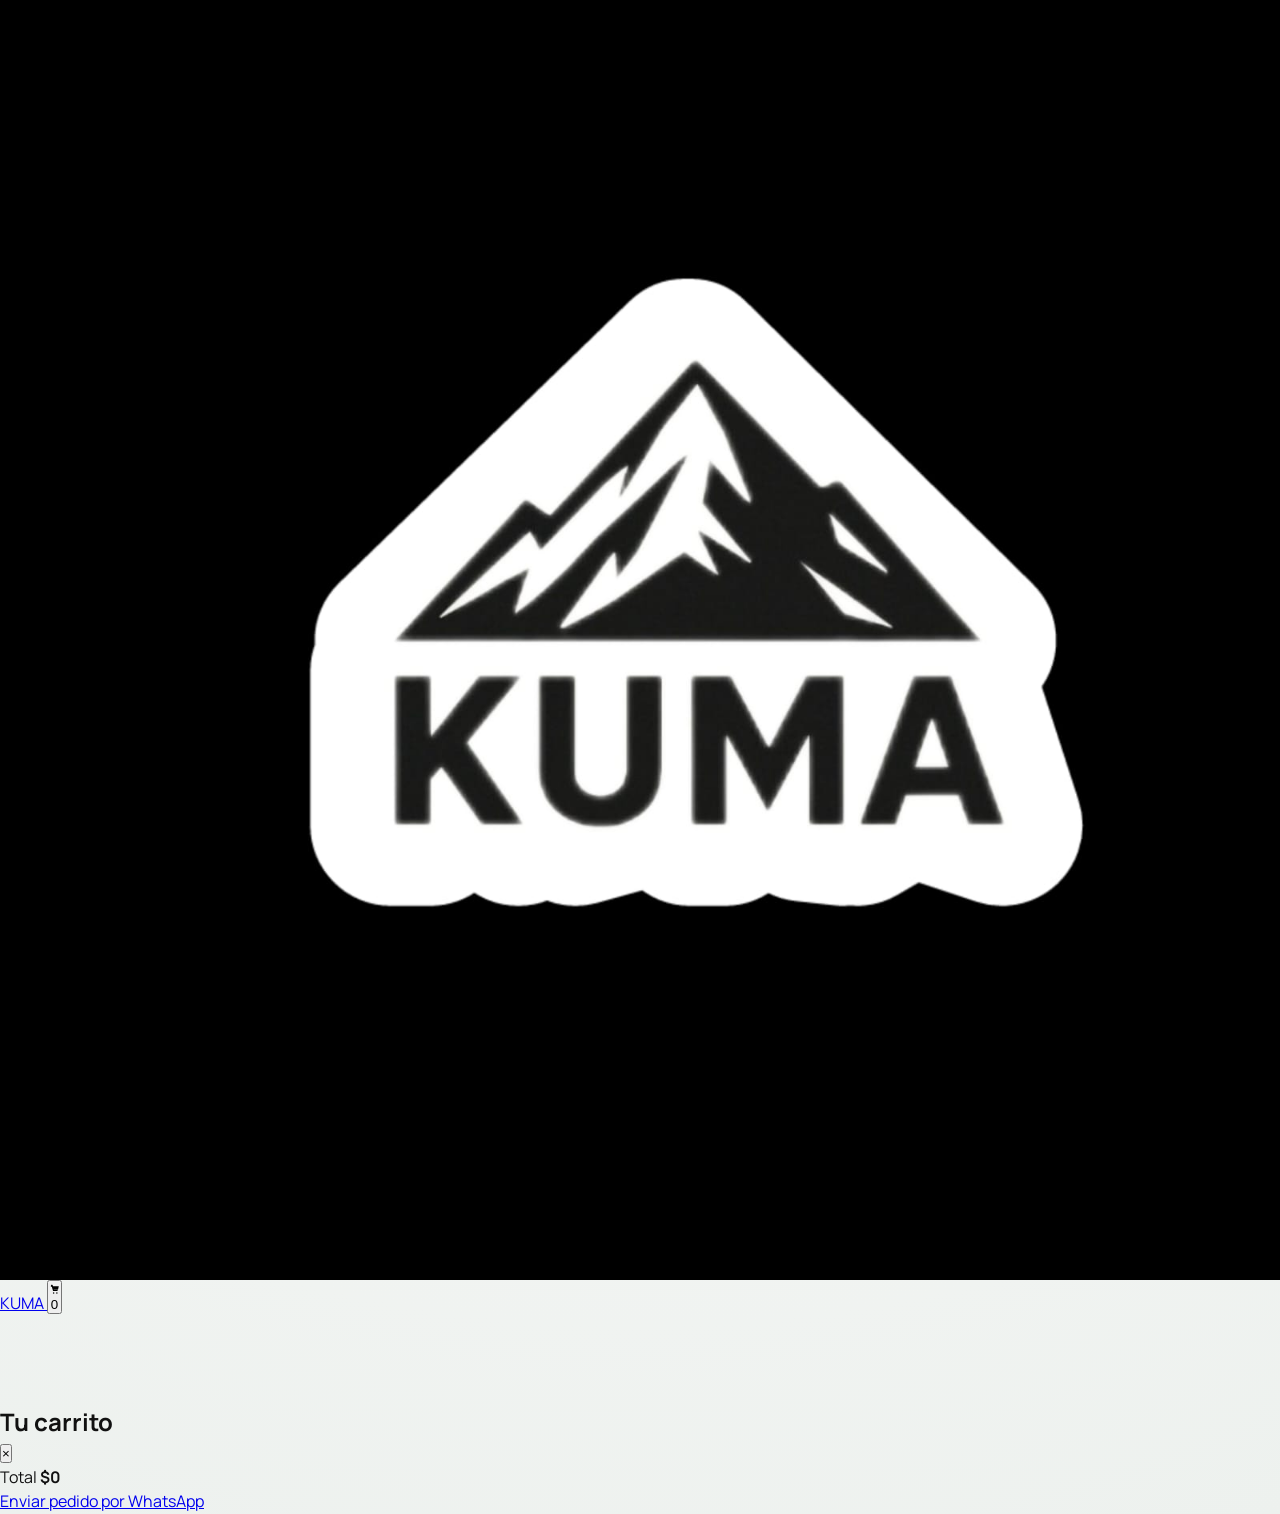
==== categoria/nuevos/index.html @ a830139b "Create index.html" ====
﻿<!DOCTYPE html>
<html lang="es">
  <head>
    <meta charset="UTF-8" />
    <meta name="viewport" content="width=device-width, initial-scale=1.0" />
    <meta name="description" content="KUMA Nuevos Lanzamientos - Catalogo filtrado por categoria." />
    <title>KUMA | Nuevos Lanzamientos</title>
    <link rel="preconnect" href="https://fonts.googleapis.com" />
    <link rel="preconnect" href="https://fonts.gstatic.com" crossorigin />
    <link
      href="https://fonts.googleapis.com/css2?family=Space+Grotesk:wght@400;500;700&family=Manrope:wght@400;500;700&display=swap"
      rel="stylesheet"
    />
    <link rel="stylesheet" href="../../style.css" />
  </head>
  <body data-category="nuevos">
    <header class="site-topbar">
      <div class="topbar-inner">
        <a href="../../index.html" class="topbar-brand">
          <img src="../../KUMA LOGO PARA CIRCULO.jfif" alt="KUMA" class="topbar-logo" />
          <span class="topbar-title">KUMA</span>
        </a>
        <button id="cart-toggle" class="cart-toggle" type="button" aria-label="Abrir carrito">
          <svg class="cart-icon" viewBox="0 0 24 24" aria-hidden="true">
            <path d="M7 4h-2l-1 2v2h2l2.6 8.6c.1.4.5.7 1 .7h8.9v-2h-8.1l-.3-1h8.6c.5 0 .9-.3 1-.8l1.4-6.5h-12.4l-.7-2zM10 20a1.6 1.6 0 100 3.2A1.6 1.6 0 0010 20zm7 0a1.6 1.6 0 100 3.2 1.6 1.6 0 000-3.2z" />
          </svg>
          <span class="cart-count">0</span>
        </button>
      </div>
    </header>

    <main>
      <section class="category-intro section-reveal">
        <p class="breadcrumb">Inicio / Categoria</p>
        <h1>Nuevos Lanzamientos</h1>
        <p>Las ultimas incorporaciones de temporada seleccionadas por KUMA.</p>
      </section>

      <section class="catalog-grid" id="catalog-grid" aria-live="polite"></section>
    </main>

    <div id="cart-overlay" class="cart-overlay" aria-hidden="true"></div>
    <aside id="cart-drawer" class="cart-drawer" aria-label="Carrito de compras">
      <div class="cart-head">
        <h2>Tu carrito</h2>
        <button id="cart-close" class="cart-close" type="button" aria-label="Cerrar carrito">×</button>
      </div>
      <div id="cart-items" class="cart-items"></div>
      <div class="cart-foot">
        <p class="cart-total">Total <strong id="cart-total">$0</strong></p>
        <a id="cart-whatsapp" class="cart-whatsapp is-disabled" href="#" target="_blank" rel="noopener noreferrer">Enviar pedido por WhatsApp</a>
      </div>
    </aside>

    <script src="../../catalog-data.js"></script>
    <script src="../../category-page.js"></script>
  </body>
</html>
---- style.css ----
﻿:root {
  --bg: #f6f7f6;
  --surface: #ffffff;
  --text: #111111;
  --muted: #5b605d;
  --line: #d9dedb;
  --accent: #1f4d3a;
  --accent-soft: #2f7057;
  --shadow-soft: 0 18px 40px rgba(18, 26, 22, 0.08);
  --shadow-hover: 0 22px 48px rgba(19, 42, 33, 0.16);
}

* {
  box-sizing: border-box;
  margin: 0;
  padding: 0;
}

html {
  scroll-behavior: smooth;
}

body {
  background: radial-gradient(circle at top, #ffffff 0%, var(--bg) 42%, #edf1ee 100%);
  color: var(--text);
  font-family: "Manrope", sans-serif;
  line-height: 1.55;
}

img {
  max-width: 100%;
  display: block;
}

.hero {
  min-height: 92vh;
  display: grid;
  place-items: center;
  padding: 2rem 1.25rem;
  position: relative;
  overflow: hidden;
  background: linear-gradient(140deg, rgba(255, 255, 255, 0.92) 10%, rgba(233, 240, 236, 0.86) 100%),
    url("https://images.unsplash.com/photo-1542291026-7eec264c27ff?auto=format&fit=crop&w=1600&q=80") center / cover;
}

.hero::before {
  content: "";
  position: absolute;
  inset: auto -12% -34% auto;
  width: 32rem;
  height: 32rem;
  border-radius: 50%;
  background: radial-gradient(circle, rgba(31, 77, 58, 0.2), transparent 68%);
}

.hero-overlay {
  position: absolute;
  inset: 0;
  background: linear-gradient(180deg, rgba(255, 255, 255, 0.08) 0%, rgba(246, 247, 246, 0.4) 100%);
}

.hero-content {
  position: relative;
  z-index: 2;
  width: min(90vw, 740px);
  text-align: center;
  animation: heroReveal 0.9s cubic-bezier(0.2, 0.7, 0.2, 1) both;
}

.hero-logo-shell {
  width: clamp(170px, 24vw, 230px);
  height: clamp(170px, 24vw, 230px);
  margin: 0 auto 1.5rem;
  position: relative;
  border-radius: 50%;
  background: #ece9e4;
  border: 4px solid #2a2f34;
  box-shadow: 0 16px 36px rgba(16, 28, 23, 0.16);
  display: flex;
  align-items: center;
  justify-content: center;
  overflow: hidden;
  animation: logoFloatIn 900ms cubic-bezier(0.2, 0.7, 0.2, 1) 120ms both;
  transition: transform 240ms ease, box-shadow 240ms ease;
}

.hero-logo-shell::after {
  content: "";
  position: absolute;
  inset: 6px;
  border-radius: 50%;
  border: 2px solid rgba(42, 47, 52, 0.85);
  pointer-events: none;
}

.hero-logo-shell:hover,
.hero-logo-shell:focus-within {
  transform: scale(1.03);
  box-shadow: 0 22px 42px rgba(20, 36, 29, 0.2);
}

.hero-logo {
  width: 86%;
  height: 86%;
  object-fit: contain;
  object-position: center;
  translate: 0 0;
  mix-blend-mode: normal;
}

.hero-tagline {
  font-family: "Space Grotesk", sans-serif;
  font-size: clamp(1.05rem, 2.2vw, 1.55rem);
  letter-spacing: 0.03em;
  margin-bottom: 1.8rem;
}

.button {
  display: inline-flex;
  align-items: center;
  justify-content: center;
  text-decoration: none;
  border-radius: 999px;
  transition: transform 220ms ease, box-shadow 220ms ease, background-color 220ms ease;
}

.button-primary {
  font-family: "Space Grotesk", sans-serif;
  font-size: 1rem;
  font-weight: 700;
  letter-spacing: 0.02em;
  background: var(--accent);
  color: #ffffff;
  min-height: 3.4rem;
  min-width: 13.5rem;
  padding: 0 1.7rem;
  box-shadow: 0 15px 32px rgba(31, 77, 58, 0.25);
}

.button-primary:hover,
.button-primary:focus-visible {
  transform: translateY(-2px);
  background: var(--accent-soft);
}

.section {
  width: min(1100px, 92vw);
  margin: 0 auto;
  padding: 4.8rem 0;
}

.section-head {
  margin-bottom: 1.7rem;
}

.eyebrow {
  font-family: "Space Grotesk", sans-serif;
  font-size: 0.82rem;
  letter-spacing: 0.12em;
  text-transform: uppercase;
  color: var(--accent);
  margin-bottom: 0.45rem;
}

.section h2 {
  font-family: "Space Grotesk", sans-serif;
  font-size: clamp(1.6rem, 4vw, 2.35rem);
  font-weight: 700;
  letter-spacing: 0.02em;
}

.category-grid,
.products-grid,
.trust-grid {
  display: grid;
  gap: 1rem;
}

.category-grid {
  grid-template-columns: repeat(4, minmax(0, 1fr));
}

.category-card {
  position: relative;
  height: 280px;
  border-radius: 30px;
  overflow: hidden;
  border: 1px solid rgba(26, 47, 38, 0.18);
  box-shadow: 0 16px 34px rgba(17, 28, 23, 0.14);
  isolation: isolate;
  transform: translateY(0);
  transition: transform 320ms ease, box-shadow 320ms ease, border-color 320ms ease;
}

.category-image {
  position: absolute;
  inset: 0;
  width: 100%;
  height: 100%;
  object-fit: cover;
  transform: scale(1);
  transition: transform 380ms ease;
}

.category-overlay {
  position: absolute;
  inset: 0;
  background: linear-gradient(180deg, rgba(9, 15, 12, 0.18) 6%, rgba(9, 15, 12, 0.55) 100%);
  transition: background 320ms ease;
}

.category-card h3 {
  position: absolute;
  inset: auto 1rem 1.25rem 1rem;
  z-index: 2;
  text-align: center;
  font-family: "Space Grotesk", sans-serif;
  color: #ffffff;
  font-size: clamp(1.2rem, 2.1vw, 1.45rem);
  font-weight: 700;
  letter-spacing: 0.02em;
  text-shadow: 0 4px 12px rgba(0, 0, 0, 0.33);
}

.category-card:hover {
  transform: translateY(-7px);
  box-shadow: 0 24px 46px rgba(11, 22, 17, 0.22);
  border-color: rgba(31, 77, 58, 0.5);
}

.category-card:hover .category-image {
  transform: scale(1.05);
}

.category-card:hover .category-overlay {
  background: linear-gradient(180deg, rgba(9, 15, 12, 0.34) 10%, rgba(9, 15, 12, 0.68) 100%);
}

.categories-cta-wrap {
  display: grid;
  place-items: center;
  margin-top: 2rem;
}

.categories-cta {
  min-height: 3.65rem;
  min-width: min(88vw, 330px);
  border-radius: 999px;
  padding: 0 2rem;
  font-family: "Space Grotesk", sans-serif;
  font-size: 1rem;
  font-weight: 700;
  letter-spacing: 0.08em;
  text-decoration: none;
  color: #ffffff;
  background: var(--accent);
  box-shadow: 0 16px 34px rgba(31, 77, 58, 0.28);
  transform: translateY(0);
  transition: transform 260ms ease, box-shadow 260ms ease, background-color 260ms ease;
}

.categories-cta:hover,
.categories-cta:focus-visible {
  transform: scale(1.05);
  background: var(--accent-soft);
  box-shadow: 0 22px 42px rgba(31, 77, 58, 0.4);
}

.products-grid {
  grid-template-columns: repeat(4, minmax(0, 1fr));
}

.product-card {
  background: var(--surface);
  border-radius: 18px;
  border: 1px solid var(--line);
  overflow: hidden;
  box-shadow: var(--shadow-soft);
  transition: transform 280ms ease, box-shadow 280ms ease;
}

.product-card:hover {
  transform: translateY(-6px);
  box-shadow: var(--shadow-hover);
}

.product-image {
  aspect-ratio: 4 / 5;
  width: 100%;
  object-fit: cover;
}

.product-body {
  padding: 1rem;
  display: grid;
  gap: 0.65rem;
}

.product-name {
  font-family: "Space Grotesk", sans-serif;
  font-size: 1.02rem;
  line-height: 1.35;
}

.product-price {
  color: var(--accent);
  font-weight: 700;
}

.whatsapp-btn {
  min-height: 2.85rem;
  border-radius: 999px;
  background: #f2f6f3;
  color: var(--accent);
  border: 1px solid #bed0c7;
  font-weight: 700;
}

.whatsapp-btn:hover,
.whatsapp-btn:focus-visible {
  transform: translateY(-2px);
  border-color: var(--accent);
  box-shadow: 0 12px 24px rgba(31, 77, 58, 0.14);
}

.trust-grid {
  grid-template-columns: repeat(3, minmax(0, 1fr));
}

.trust-item {
  background: var(--surface);
  border: 1px solid var(--line);
  border-radius: 18px;
  padding: 1.3rem;
  box-shadow: var(--shadow-soft);
}

.icon-wrap {
  width: 2.6rem;
  height: 2.6rem;
  display: grid;
  place-items: center;
  border-radius: 50%;
  background: #e9f1ec;
  margin-bottom: 0.85rem;
}

.icon-wrap svg {
  width: 1.3rem;
  height: 1.3rem;
  fill: var(--accent);
}

.trust-item h3 {
  font-family: "Space Grotesk", sans-serif;
  font-size: 1rem;
  margin-bottom: 0.35rem;
}

.trust-item p {
  color: var(--muted);
  font-size: 0.95rem;
}

.footer {
  border-top: 1px solid var(--line);
  padding: 2.2rem 1.25rem 5.6rem;
  display: grid;
  gap: 1rem;
  justify-items: center;
  text-align: center;
}

.footer-brand {
  display: grid;
  gap: 0.65rem;
  justify-items: center;
  max-width: 600px;
}

.footer-logo-shell {
  width: 72px;
  height: 72px;
  position: relative;
  border-radius: 50%;
  background: #ece9e4;
  border: 3px solid #2a2f34;
  box-shadow: 0 10px 24px rgba(17, 30, 24, 0.14);
  overflow: hidden;
  display: flex;
  align-items: center;
  justify-content: center;
}

.footer-logo-shell::after {
  content: "";
  position: absolute;
  inset: 4px;
  border-radius: 50%;
  border: 1.5px solid rgba(42, 47, 52, 0.85);
  pointer-events: none;
}

.footer-logo {
  width: 86%;
  height: 86%;
  object-fit: contain;
  object-position: center;
  translate: 0 0;
  mix-blend-mode: normal;
}

.footer-links {
  display: flex;
  gap: 1.1rem;
}

.footer-links a {
  color: var(--text);
  text-decoration: none;
  font-weight: 600;
}

.footer-links a:hover,
.footer-links a:focus-visible {
  color: var(--accent);
}

.footer-copy {
  color: #616864;
  font-size: 0.92rem;
}

.whatsapp-float {
  position: fixed;
  right: 1rem;
  bottom: 1rem;
  width: 3.5rem;
  height: 3.5rem;
  border-radius: 50%;
  display: grid;
  place-items: center;
  background: #25d366;
  box-shadow: 0 18px 34px rgba(13, 68, 35, 0.3);
  z-index: 20;
  transition: transform 220ms ease;
}

.whatsapp-float:hover,
.whatsapp-float:focus-visible {
  transform: translateY(-3px);
}

.whatsapp-float svg {
  width: 1.65rem;
  height: 1.65rem;
  fill: #ffffff;
}

.section-reveal {
  opacity: 0;
  transform: translateY(28px);
  transition: opacity 700ms cubic-bezier(0.2, 0.8, 0.2, 1), transform 700ms cubic-bezier(0.2, 0.8, 0.2, 1);
}

.section-reveal.is-visible {
  opacity: 1;
  transform: translateY(0);
}

.categories .category-card:nth-child(1) {
  transition-delay: 50ms;
}

.categories .category-card:nth-child(2) {
  transition-delay: 120ms;
}

.categories .category-card:nth-child(3) {
  transition-delay: 190ms;
}

.categories .category-card:nth-child(4) {
  transition-delay: 260ms;
}

.categories-cta-wrap {
  transition-delay: 320ms;
}

@keyframes heroReveal {
  from {
    opacity: 0;
    transform: translateY(16px);
  }
  to {
    opacity: 1;
    transform: translateY(0);
  }
}

@keyframes logoFloatIn {
  from {
    opacity: 0;
    transform: scale(0.94);
  }
  to {
    opacity: 1;
    transform: scale(1);
  }
}

@media (max-width: 1024px) {
  .category-grid,
  .products-grid {
    grid-template-columns: repeat(2, minmax(0, 1fr));
  }

  .trust-grid {
    grid-template-columns: 1fr;
  }
}

@media (max-width: 640px) {
  .hero {
    min-height: 80vh;
  }

  .hero-logo-shell {
    width: clamp(150px, 58vw, 200px);
    height: clamp(150px, 58vw, 200px);
  }

  .hero-logo {
    width: 86%;
    height: 86%;
  }

  .category-grid,
  .products-grid {
    grid-template-columns: 1fr;
  }

  .category-card {
    height: 230px;
    border-radius: 24px;
  }

  .categories-cta {
    min-width: 92vw;
  }

  .section {
    padding: 3.8rem 0;
  }

  .footer {
    padding-bottom: 5rem;
  }
}
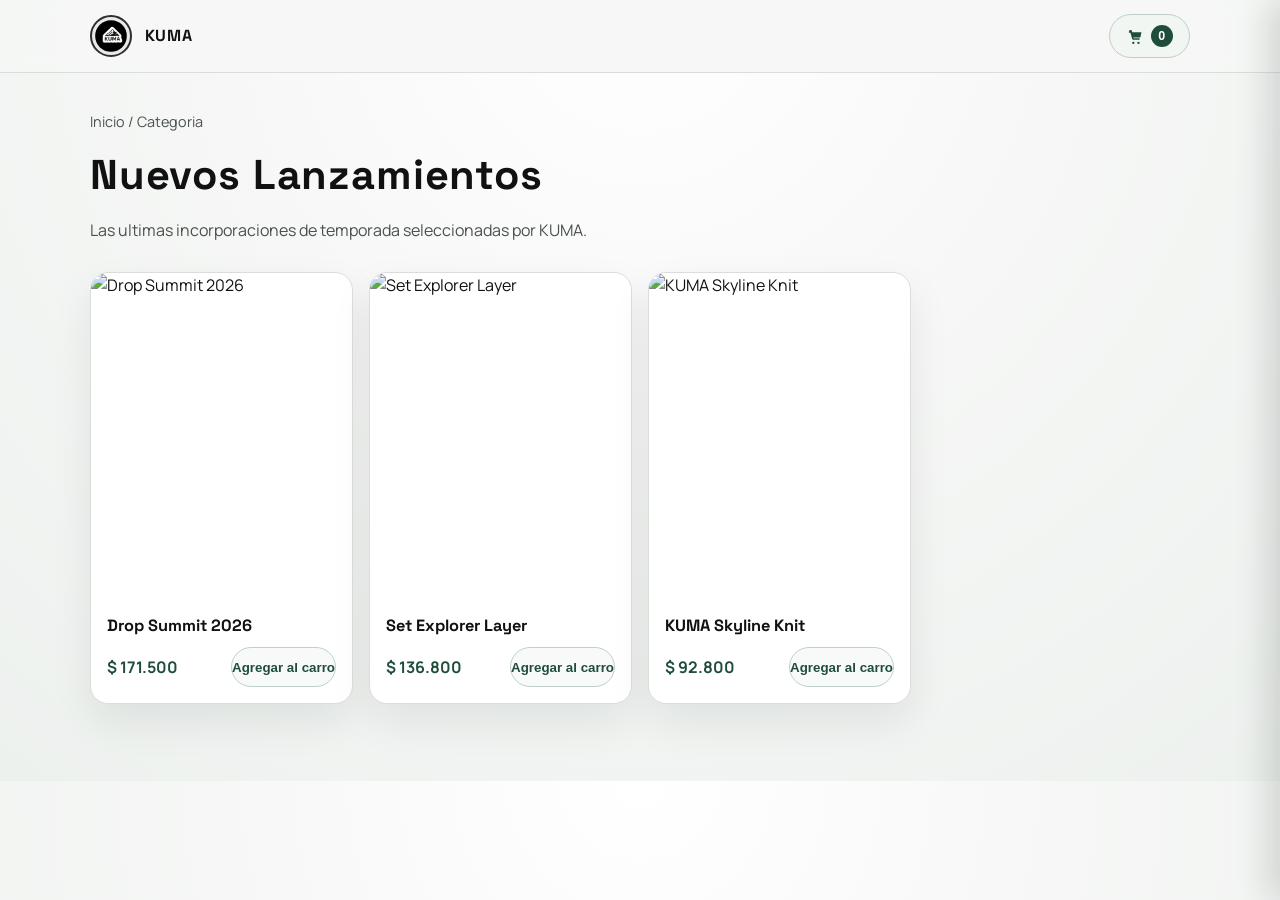
==== commit f459b24f: "Update index.html" ====
--- a/categoria/nuevos/index.html
+++ b/categoria/nuevos/index.html
@@ -52,7 +52,8 @@
       </div>
     </aside>
 
-    <script src="../../catalog-data.js"></script>
-    <script src="../../category-page.js"></script>
+    <script src="../../catalog-data.js?v=2"></script>
+    <script src="../../category-page.js?v=2"></script>
   </body>
 </html>
+
--- a/style.css
+++ b/style.css
@@ -143,6 +143,318 @@
   background: var(--accent-soft);
 }
 
+.site-topbar {
+  position: sticky;
+  top: 0;
+  z-index: 40;
+  backdrop-filter: blur(10px);
+  background: rgba(246, 247, 246, 0.92);
+  border-bottom: 1px solid var(--line);
+}
+
+.topbar-inner {
+  width: min(1100px, 92vw);
+  margin: 0 auto;
+  min-height: 72px;
+  display: flex;
+  align-items: center;
+  justify-content: space-between;
+  gap: 1rem;
+}
+
+.topbar-brand {
+  display: flex;
+  align-items: center;
+  gap: 0.8rem;
+  text-decoration: none;
+  color: var(--text);
+}
+
+.topbar-logo {
+  width: 42px;
+  height: 42px;
+  border-radius: 50%;
+  border: 2px solid #2a2f34;
+  background: #ece9e4;
+  object-fit: contain;
+  padding: 0.2rem;
+}
+
+.topbar-title {
+  font-family: "Space Grotesk", sans-serif;
+  font-weight: 700;
+  letter-spacing: 0.04em;
+}
+
+.cart-toggle {
+  min-height: 2.7rem;
+  min-width: 2.9rem;
+  border-radius: 999px;
+  border: 1px solid #bdd0c6;
+  background: #f1f6f3;
+  color: var(--accent);
+  display: inline-flex;
+  align-items: center;
+  justify-content: center;
+  gap: 0.45rem;
+  padding: 0 1rem;
+  font-weight: 700;
+  cursor: pointer;
+  transition: transform 220ms ease, box-shadow 220ms ease, border-color 220ms ease;
+}
+
+.cart-toggle:hover,
+.cart-toggle:focus-visible {
+  transform: translateY(-2px);
+  border-color: var(--accent);
+  box-shadow: 0 10px 22px rgba(31, 77, 58, 0.18);
+}
+
+.cart-icon {
+  width: 1.1rem;
+  height: 1.1rem;
+  fill: currentColor;
+}
+
+.cart-count {
+  min-width: 1.4rem;
+  height: 1.4rem;
+  border-radius: 999px;
+  display: grid;
+  place-items: center;
+  font-size: 0.78rem;
+  background: var(--accent);
+  color: #ffffff;
+  padding: 0 0.35rem;
+}
+
+.category-intro {
+  width: min(1100px, 92vw);
+  margin: 2.4rem auto 0;
+}
+
+.breadcrumb {
+  color: #5a615d;
+  font-size: 0.9rem;
+  margin-bottom: 0.6rem;
+}
+
+.category-intro h1 {
+  font-family: "Space Grotesk", sans-serif;
+  font-size: clamp(1.8rem, 4vw, 2.6rem);
+  letter-spacing: 0.02em;
+}
+
+.category-intro p {
+  margin-top: 0.65rem;
+  color: #48514d;
+}
+
+.catalog-grid {
+  width: min(1100px, 92vw);
+  margin: 1.8rem auto 4.8rem;
+  display: grid;
+  grid-template-columns: repeat(4, minmax(0, 1fr));
+  gap: 1rem;
+}
+
+.product-meta {
+  display: flex;
+  align-items: center;
+  justify-content: space-between;
+  gap: 0.7rem;
+}
+
+.add-cart-btn {
+  min-height: 2.5rem;
+  border-radius: 999px;
+  border: 1px solid #bed0c7;
+  background: #f7faf8;
+  color: var(--accent);
+  font-weight: 700;
+  cursor: pointer;
+  transition: transform 220ms ease, box-shadow 220ms ease, border-color 220ms ease;
+}
+
+.add-cart-btn:hover,
+.add-cart-btn:focus-visible {
+  transform: translateY(-2px);
+  border-color: var(--accent);
+  box-shadow: 0 10px 20px rgba(31, 77, 58, 0.16);
+}
+
+.cart-overlay {
+  position: fixed;
+  inset: 0;
+  background: rgba(7, 13, 10, 0.42);
+  opacity: 0;
+  pointer-events: none;
+  transition: opacity 250ms ease;
+  z-index: 49;
+}
+
+.cart-overlay.is-open {
+  opacity: 1;
+  pointer-events: auto;
+}
+
+.cart-drawer {
+  position: fixed;
+  right: 0;
+  top: 0;
+  height: 100vh;
+  width: min(420px, 100vw);
+  background: #f9fbfa;
+  border-left: 1px solid var(--line);
+  box-shadow: -18px 0 34px rgba(10, 16, 13, 0.16);
+  display: grid;
+  grid-template-rows: auto 1fr auto;
+  transform: translateX(102%);
+  transition: transform 300ms cubic-bezier(0.2, 0.8, 0.2, 1);
+  z-index: 50;
+}
+
+.cart-drawer.is-open {
+  transform: translateX(0);
+}
+
+.cart-head {
+  padding: 1rem 1rem 0.9rem;
+  border-bottom: 1px solid var(--line);
+  display: flex;
+  justify-content: space-between;
+  align-items: center;
+}
+
+.cart-head h2 {
+  font-family: "Space Grotesk", sans-serif;
+  font-size: 1.2rem;
+}
+
+.cart-close {
+  width: 2.2rem;
+  height: 2.2rem;
+  border: 0;
+  border-radius: 999px;
+  background: #e7ece9;
+  color: #2b3330;
+  cursor: pointer;
+}
+
+.cart-items {
+  overflow: auto;
+  padding: 0.9rem 1rem;
+  display: grid;
+  align-content: start;
+  gap: 0.75rem;
+}
+
+.cart-item {
+  background: #ffffff;
+  border: 1px solid var(--line);
+  border-radius: 14px;
+  padding: 0.75rem;
+  display: grid;
+  gap: 0.45rem;
+}
+
+.cart-item h3 {
+  font-size: 0.98rem;
+  font-family: "Space Grotesk", sans-serif;
+}
+
+.cart-item-top {
+  display: flex;
+  justify-content: space-between;
+  gap: 0.65rem;
+  align-items: center;
+}
+
+.cart-price {
+  color: var(--accent);
+  font-weight: 700;
+  font-size: 0.95rem;
+}
+
+.cart-controls {
+  display: flex;
+  align-items: center;
+  justify-content: space-between;
+  gap: 0.5rem;
+}
+
+.qty-controls {
+  display: inline-flex;
+  align-items: center;
+  gap: 0.35rem;
+}
+
+.qty-btn {
+  width: 1.8rem;
+  height: 1.8rem;
+  border-radius: 999px;
+  border: 1px solid #c4d3cb;
+  background: #f4f8f6;
+  color: #2d3833;
+  cursor: pointer;
+}
+
+.qty-value {
+  min-width: 1.2rem;
+  text-align: center;
+  font-weight: 700;
+}
+
+.remove-btn {
+  border: 0;
+  background: transparent;
+  color: #7a2a2a;
+  font-size: 0.82rem;
+  cursor: pointer;
+}
+
+.cart-foot {
+  padding: 1rem;
+  border-top: 1px solid var(--line);
+  display: grid;
+  gap: 0.75rem;
+}
+
+.cart-total {
+  display: flex;
+  justify-content: space-between;
+  align-items: center;
+  font-weight: 700;
+}
+
+.cart-total strong {
+  color: var(--accent);
+}
+
+.cart-whatsapp {
+  min-height: 2.85rem;
+  border-radius: 999px;
+  border: 0;
+  background: #25d366;
+  color: #ffffff;
+  font-weight: 700;
+  text-decoration: none;
+  display: inline-flex;
+  align-items: center;
+  justify-content: center;
+}
+
+.cart-whatsapp.is-disabled {
+  opacity: 0.55;
+  pointer-events: none;
+}
+
+.empty-cart {
+  color: #5c6561;
+  text-align: center;
+  padding: 2rem 0.6rem;
+}
+
 .section {
   width: min(1100px, 92vw);
   margin: 0 auto;
@@ -181,6 +493,9 @@
 }
 
 .category-card {
+  display: block;
+  text-decoration: none;
+  color: inherit;
   position: relative;
   height: 280px;
   border-radius: 30px;
@@ -412,7 +727,7 @@
 
 .footer-links {
   display: flex;
-  gap: 1.1rem;
+  gap: 0.9rem;
 }
 
 .footer-links a {
@@ -423,6 +738,33 @@
 
 .footer-links a:hover,
 .footer-links a:focus-visible {
+  color: var(--accent);
+}
+
+.social-icon-link {
+  width: 3rem;
+  height: 3rem;
+  border-radius: 50%;
+  border: 1px solid rgba(31, 77, 58, 0.25);
+  background: #f4f8f6;
+  display: grid;
+  place-items: center;
+  color: #203d31;
+  box-shadow: 0 10px 22px rgba(14, 27, 21, 0.12);
+  transition: transform 220ms ease, box-shadow 220ms ease, border-color 220ms ease;
+}
+
+.social-icon-link svg {
+  width: 1.25rem;
+  height: 1.25rem;
+  fill: currentColor;
+}
+
+.social-icon-link:hover,
+.social-icon-link:focus-visible {
+  transform: translateY(-3px);
+  border-color: rgba(31, 77, 58, 0.6);
+  box-shadow: 0 14px 28px rgba(14, 27, 21, 0.2);
   color: var(--accent);
 }
 
@@ -512,7 +854,8 @@
 
 @media (max-width: 1024px) {
   .category-grid,
-  .products-grid {
+  .products-grid,
+  .catalog-grid {
     grid-template-columns: repeat(2, minmax(0, 1fr));
   }
 
@@ -537,7 +880,8 @@
   }
 
   .category-grid,
-  .products-grid {
+  .products-grid,
+  .catalog-grid {
     grid-template-columns: 1fr;
   }
 
